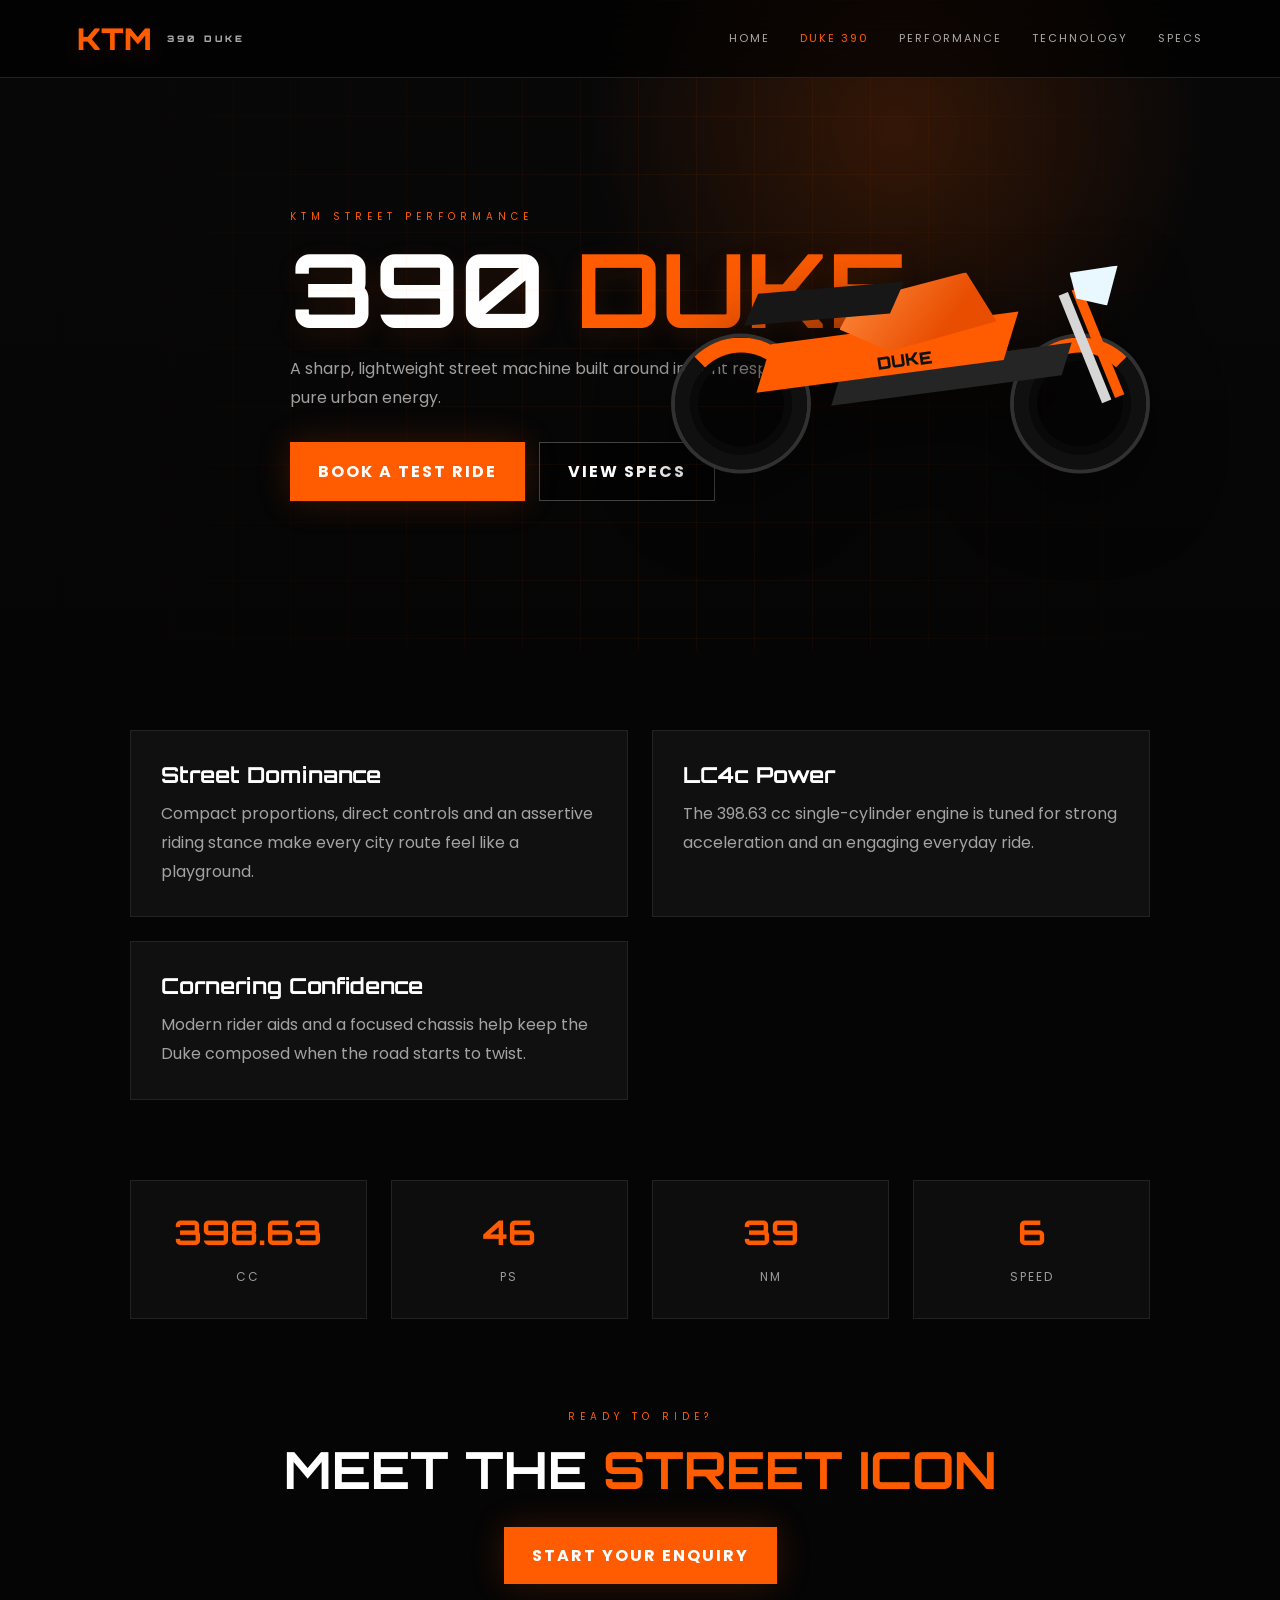
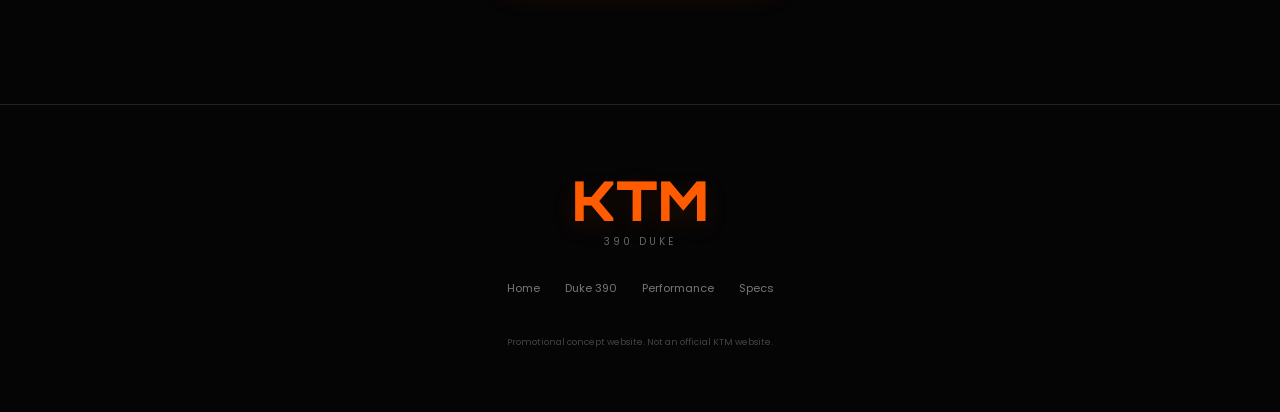
==== duke-390.html @ 6ab6aca2 "bike 11/09/26" ====
<!DOCTYPE html>
<html lang="en">
<head>
    <meta charset="UTF-8">
    <meta name="viewport" content="width=device-width, initial-scale=1.0">
    <title>KTM 390 Duke | Street Performance</title>
    <link rel="preconnect" href="https://fonts.googleapis.com">
    <link rel="preconnect" href="https://fonts.gstatic.com" crossorigin>
    <link href="https://fonts.googleapis.com/css2?family=Orbitron:wght@400;500;600;700;800;900&family=Poppins:wght@300;400;500;600;700;800&display=swap" rel="stylesheet">
    <link rel="stylesheet" href="style.css">
</head>
<body>
    <div class="page-shell duke-page">
        <header class="navbar">
            <div class="logo">KTM<small>390 DUKE</small></div>
            <nav>
                <a href="index.html">HOME</a>
                <a href="duke-390.html" class="active">DUKE 390</a>
                <a href="performance.html">PERFORMANCE</a>
                <a href="technology.html">TECHNOLOGY</a>
                <a href="specs.html">SPECS</a>
            </nav>
            <button class="menu" type="button">☰</button>
        </header>

        <main>
            <section class="page-hero duke-hero">
                <div class="page-hero-inner">
                    <p class="page-kicker">KTM STREET PERFORMANCE</p>
                    <h1>390 <span>DUKE</span></h1>
                    <p class="page-subtitle">A sharp, lightweight street machine built around instant response, aggressive style and pure urban energy.</p>
                    <div class="duke-actions">
                        <a href="index.html#contact" class="orange-btn">BOOK A TEST RIDE</a>
                        <a href="#duke-specs" class="dark-btn">VIEW SPECS</a>
                    </div>
                </div>
                <div class="duke-bike-art" aria-label="Stylized KTM 390 Duke illustration">
                    <div class="duke-wheel duke-wheel-rear"></div>
                    <div class="duke-wheel duke-wheel-front"></div>
                    <div class="duke-frame"></div>
                    <div class="duke-tank"></div>
                    <div class="duke-seat"></div>
                    <div class="duke-fork"></div>
                    <div class="duke-headlight"></div>
                    <span class="duke-mark">DUKE</span>
                </div>
            </section>

            <section class="page-grid duke-features">
                <div class="page-card"><h3>Street Dominance</h3><p>Compact proportions, direct controls and an assertive riding stance make every city route feel like a playground.</p></div>
                <div class="page-card"><h3>LC4c Power</h3><p>The 398.63 cc single-cylinder engine is tuned for strong acceleration and an engaging everyday ride.</p></div>
                <div class="page-card"><h3>Cornering Confidence</h3><p>Modern rider aids and a focused chassis help keep the Duke composed when the road starts to twist.</p></div>
            </section>

            <section class="page-stats" id="duke-specs">
                <div class="stat-box"><strong>398.63</strong><span>CC</span></div>
                <div class="stat-box"><strong>46</strong><span>PS</span></div>
                <div class="stat-box"><strong>39</strong><span>NM</span></div>
                <div class="stat-box"><strong>6</strong><span>SPEED</span></div>
            </section>

            <section class="page-cta">
                <p class="page-kicker">READY TO RIDE?</p>
                <h2>MEET THE <span>STREET ICON</span></h2>
                <a href="index.html#contact" class="orange-btn">START YOUR ENQUIRY</a>
            </section>
        </main>

        <footer>
            <div class="footer-logo">KTM</div>
            <p>390 DUKE</p>
            <div class="footer-links">
                <a href="index.html">Home</a>
                <a href="duke-390.html">Duke 390</a>
                <a href="performance.html">Performance</a>
                <a href="specs.html">Specs</a>
            </div>
            <small>Promotional concept website. Not an official KTM website.</small>
        </footer>
    </div>
</body>
</html>
---- style.css ----
*{
    margin:0;
    padding:0;
    box-sizing:border-box;
}

html{
    scroll-behavior:smooth;
}

body{
    background:#050505;
    color:#fff;
    font-family:Poppins,sans-serif;
    overflow-x:hidden;
}

button,
input,
select{
    font-family:inherit;
}

button{
    cursor:pointer;
}

a{
    color:inherit;
    text-decoration:none;
}


/* ==============================
   LOADER
============================== */

.loader{
    position:fixed;
    inset:0;
    z-index:9999;

    background:#050505;

    display:flex;
    flex-direction:column;

    align-items:center;
    justify-content:center;
}

.loader-logo{
    font-family:Orbitron;
    font-size:80px;
    font-weight:900;
    color:#ff5b00;
}

.loader-bar{
    width:240px;
    height:3px;

    background:#222;

    margin:25px 0;
}

.loader-bar span{
    display:block;
    width:100%;
    height:100%;

    background:#ff5b00;

    animation:load 1.5s ease;
}

.loader p{
    font-size:10px;
    letter-spacing:5px;
}

@keyframes load{
    from{
        width:0;
    }

    to{
        width:100%;
    }
}


/* ==============================
   NAVIGATION
============================== */

.navbar{
    position:fixed;

    top:0;
    left:0;

    width:100%;
    height:78px;

    z-index:1000;

    padding:0 6%;

    display:flex;
    align-items:center;
    justify-content:space-between;

    background:rgba(0,0,0,.65);

    backdrop-filter:blur(18px);

    border-bottom:1px solid #222;
}

.logo{
    color:#ff5b00;

    font-family:Orbitron;

    font-size:30px;

    font-weight:900;

    display:flex;

    align-items:center;

    gap:15px;
}

.logo small{
    color:#aaa;

    font-size:9px;

    letter-spacing:3px;
}

.navbar nav{
    display:flex;
    gap:30px;
}

.navbar nav a{
    font-size:11px;
    letter-spacing:2px;

    color:#aaa;

    transition:.3s;
}

.navbar nav a:hover{
    color:#ff5b00;
}

.navbar nav a.active{
    color:#ff5b00;
}

.menu{
    display:none;

    background:none;

    color:white;

    border:0;

    font-size:25px;
}


/* ==============================
   HERO
============================== */

.hero{
    height:100vh;

    min-height:700px;

    position:relative;

    overflow:hidden;

    display:flex;

    align-items:center;

    padding:100px 7%;

    background:
        radial-gradient(circle at 18% 18%, rgba(255,91,0,.30), transparent 24%),
        radial-gradient(circle at 74% 28%, rgba(255,121,0,.18), transparent 26%),
        linear-gradient(135deg, #080808 0%, #050505 48%, #090909 100%);
}

.hero::before{
    content:"";
    position:absolute;
    inset:0;
    z-index:3;
    background:linear-gradient(90deg, rgba(5,5,5,.72), rgba(5,5,5,.08) 35%, rgba(5,5,5,.48));
    pointer-events:none;
}

.hero::after{
    content:"";
    position:absolute;
    inset:0;
    z-index:2;
    background-image:linear-gradient(rgba(255,255,255,.04) 1px, transparent 1px), linear-gradient(90deg, rgba(255,255,255,.04) 1px, transparent 1px);
    background-size:40px 40px;
    mask-image:radial-gradient(circle at center, black 30%, transparent 92%);
    opacity:.35;
    pointer-events:none;
}

.hero-grid{
    position:absolute;

    inset:0;

    z-index:2;

    background-image:
    linear-gradient(
        rgba(255,91,0,.08) 1px,
        transparent 1px
    ),
    linear-gradient(
        90deg,
        rgba(255,91,0,.08) 1px,
        transparent 1px
    );

    background-size:70px 70px;

    transform:
        perspective(500px)
        rotateX(65deg)
        scale(2);

    transform-origin:bottom;

    opacity:.4;
}

.hero-glow{
    position:absolute;

    width:600px;
    height:600px;

    right:10%;

    top:10%;

    background:#ff5b00;

    border-radius:50%;

    filter:blur(180px);

    opacity:.12;

    z-index:2;
}

.hero-content{
    position:relative;

    z-index:10;

    width:48%;
    max-width:620px;
}

.hero-photo{
    position:absolute;
    top:13%;
    right:3%;
    width:min(44vw, 640px);
    height:68vh;
    min-height:390px;
    z-index:5;
    overflow:hidden;
    border:1px solid rgba(255,91,0,.45);
    box-shadow:0 28px 70px rgba(0,0,0,.55);
    transform:skewY(-2deg);
    animation:heroPhotoFloat 7s ease-in-out infinite;
}

.hero-photo::before{
    content:"";
    position:absolute;
    inset:-20% 35% -20% -35%;
    z-index:1;
    background:linear-gradient(105deg, transparent 35%, rgba(255,255,255,.16) 50%, transparent 65%);
    transform:translateX(-120%);
    animation:heroPhotoSweep 6s ease-in-out infinite;
    pointer-events:none;
}

.hero-photo::after{
    content:"";
    position:absolute;
    inset:0;
    background:
        linear-gradient(90deg, rgba(5,5,5,.7), transparent 42%),
        linear-gradient(0deg, rgba(5,5,5,.78), transparent 42%);
    pointer-events:none;
}

.hero-photo img{
    width:100%;
    height:100%;
    display:block;
    object-fit:contain;
    object-position:center;
    filter:saturate(1.08) contrast(1.08);
    transform:scale(1.04);
    animation:heroPhotoZoom 10s ease-in-out infinite alternate;
}

@keyframes heroPhotoFloat{
    0%,100%{
        transform:skewY(-2deg) translateY(0);
    }
    50%{
        transform:skewY(-2deg) translateY(-9px);
    }
}

@keyframes heroPhotoZoom{
    from{
        transform:scale(1.04);
    }
    to{
        transform:scale(1.1);
    }
}

@keyframes heroPhotoSweep{
    0%,45%{
        transform:translateX(-120%);
    }
    70%,100%{
        transform:translateX(260%);
    }
}

.hero-photo span{
    position:absolute;
    left:22px;
    bottom:20px;
    z-index:2;
    color:#ff7a32;
    font-family:Orbitron;
    font-size:9px;
    letter-spacing:2px;
}

.hero-photo a{
    position:absolute;
    left:22px;
    bottom:20px;
    z-index:2;
    color:#ff7a32;
    font-family:Orbitron;
    font-size:9px;
    letter-spacing:2px;
}

.hero-photo a:hover{
    color:#fff;
}

.hero-badges{
    display:flex;
    flex-wrap:wrap;
    gap:12px;
    margin:0 0 28px;
}

.hero-badge{
    display:inline-flex;
    align-items:center;
    justify-content:center;
    padding:10px 14px;
    border:1px solid rgba(255,91,0,.55);
    background:rgba(255,91,0,.08);
    color:#ffb98a;
    font-size:9px;
    letter-spacing:2.5px;
    text-transform:uppercase;
    backdrop-filter:blur(8px);
}

.eyebrow{
    color:#ff5b00;

    font-size:11px;

    letter-spacing:6px;

    margin-bottom:20px;
}

.hero h1{
    font-family:Orbitron;

    font-size:
        clamp(70px,10vw,150px);

    line-height:.75;

    letter-spacing:-8px;
}

.hero h1 span{
    display:block;

    font-size:
        clamp(28px,4vw,65px);

    letter-spacing:5px;

    color:#ff5b00;

    margin-top:25px;
}

.hero h2{
    margin-top:30px;

    font-family:Orbitron;

    font-size:16px;

    line-height:1.7;

    letter-spacing:3px;
}

.hero-text{
    color:#888;

    line-height:1.8;

    max-width:520px;

    margin:25px 0;
}

.hero-buttons{
    display:flex;

    flex-wrap:wrap;

    gap:15px;
}

.hero-link{
    display:inline-flex;
    align-items:center;
    justify-content:center;
    text-align:center;
}

.orange-btn,
.dark-btn{
    padding:16px 28px;

    border:0;

    font-weight:700;

    letter-spacing:2px;

    transition:.3s;
}

.orange-btn{
    color:#fff;

    background:#ff5b00;

    box-shadow:
        0 0 35px
        rgba(255,91,0,.2);
}

.orange-btn:hover{
    background:#fff;
    color:#000;

    transform:translateY(-4px);
}

.dark-btn{
    color:#fff;

    background:rgba(0,0,0,.5);

    border:1px solid #444;
}

.dark-btn:hover{
    color:#ff5b00;

    border-color:#ff5b00;
}

.hero-data{
    display:flex;

    gap:50px;

    margin-top:50px;
}

.hero-data div{
    display:flex;

    flex-direction:column;
}

.hero-data strong{
    font-family:Orbitron;

    font-size:24px;
}

.hero-data span{
    color:#777;

    font-size:9px;

    letter-spacing:3px;

    margin-top:5px;
}

.launch-strip{
    position:relative;
    z-index:20;
    max-width:1200px;
    margin:-30px auto 0;
    padding:0 7%;
    display:grid;
    grid-template-columns:repeat(3,1fr);
    gap:22px;
}

.launch-card{
    background:rgba(17,17,17,.94);
    border:1px solid #2a2a2a;
    padding:28px 24px;
    backdrop-filter:blur(10px);
    box-shadow:0 20px 50px rgba(0,0,0,.18);
}

.launch-card.highlight{
    border-color:rgba(255,91,0,.7);
    background:linear-gradient(180deg, rgba(255,91,0,.10), rgba(17,17,17,.96));
}

.launch-tag{
    display:inline-block;
    margin-bottom:18px;
    font-size:10px;
    letter-spacing:3px;
    color:#ff9a5c;
}

.launch-card strong{
    display:block;
    font-family:Orbitron;
    font-size:26px;
    margin-bottom:12px;
}

.launch-card p{
    color:#9a9a9a;
    font-size:12px;
    line-height:1.8;
}

.edition-section{
    padding:90px 7% 30px;
    background:#090909;
}

.edition-grid{
    max-width:1200px;
    margin:0 auto;
    display:grid;
    grid-template-columns:repeat(3,1fr);
    gap:24px;
}

.edition-card{
    background:#111111;
    border:1px solid #2a2a2a;
    padding:32px 26px;
    transition:.3s ease;
}

.edition-card:hover{
    transform:translateY(-8px);
    border-color:#ff5b00;
}

.edition-card.featured{
    background:linear-gradient(180deg, rgba(255,91,0,.12), rgba(17,17,17,.98));
    border-color:rgba(255,91,0,.7);
}

.edition-badge{
    display:inline-block;
    font-size:9px;
    letter-spacing:2.5px;
    color:#ffb98a;
    margin-bottom:16px;
}

.edition-card h3{
    font-family:Orbitron;
    font-size:28px;
    margin-bottom:14px;
}

.edition-price{
    color:#ff5b00;
    font-family:Orbitron;
    font-size:30px;
    margin-bottom:18px;
}

.edition-card ul{
    list-style:none;
    color:#a3a3a3;
    line-height:2.1;
    margin-bottom:24px;
}

.edition-card ul li::before{
    content:"•";
    color:#ff5b00;
    margin-right:10px;
}

.edition-card .dark-btn,
.edition-card .orange-btn{
    width:100%;
    display:inline-flex;
    align-items:center;
    justify-content:center;
    text-align:center;
}

.media-lab{
    padding:120px 7% 110px;
    background:
        radial-gradient(circle at 80% 30%, rgba(255,91,0,.13), transparent 28%),
        #080808;
    border-top:1px solid #222;
    border-bottom:1px solid #222;
}

.media-intro{
    max-width:560px;
    margin:16px auto 0;
    color:#8e8e8e;
    font-size:13px;
    line-height:1.8;
}

.media-grid{
    max-width:1200px;
    margin:0 auto;
    display:grid;
    grid-template-columns:1.35fr 1fr 1fr;
    grid-template-rows:260px 190px;
    gap:18px;
}

.media-card{
    position:relative;
    min-height:190px;
    overflow:hidden;
    margin:0;
    background:#111;
    border:1px solid #292929;
}

.media-video{
    grid-row:span 2;
}

.media-card img,
.media-card video{
    width:100%;
    height:100%;
    display:block;
    object-fit:cover;
    transition:transform .7s ease, filter .7s ease;
}

.media-card video{
    background:#171717;
}

.media-card:hover img,
.media-card:hover video{
    transform:scale(1.05);
    filter:saturate(1.15) contrast(1.05);
}

.media-card::after{
    content:"";
    position:absolute;
    inset:35% 0 0;
    pointer-events:none;
    background:linear-gradient(transparent, rgba(0,0,0,.9));
}

.media-card figcaption{
    position:absolute;
    left:20px;
    right:20px;
    bottom:18px;
    z-index:2;
    color:#ddd;
    font-size:12px;
    line-height:1.5;
}

.media-card figcaption span{
    display:block;
    margin-bottom:5px;
    color:#ff7a32;
    font-family:Orbitron;
    font-size:9px;
    letter-spacing:2px;
}

.media-credit{
    max-width:1200px;
    margin:22px auto 0;
    color:#666;
    font-size:10px;
    text-align:right;
}

.hero-hint{
    position:absolute;

    bottom:30px;
    left:7%;

    z-index:20;

    color:#777;

    font-size:9px;

    letter-spacing:3px;
}

.hero-hint span{
    color:#ff5b00;

    margin-left:15px;

    font-size:18px;
}


/* ==============================
   SECTION HEADING
============================== */

.section-heading{
    text-align:center;

    margin-bottom:70px;
}

.section-heading p{
    color:#ff5b00;

    font-size:10px;

    letter-spacing:5px;
}

.section-heading h2{
    font-family:Orbitron;

    font-size:
        clamp(40px,6vw,80px);

    margin-top:15px;
}

.section-heading h2 span{
    color:#ff5b00;
}


/* ==============================
   PERFORMANCE
============================== */

.performance{
    padding:130px 7%;

    background:#080808;
}

.performance-grid{
    max-width:1200px;

    margin:auto;

    display:grid;

    grid-template-columns:
        repeat(4,1fr);

    gap:20px;
}

.performance-card{
    position:relative;

    min-height:300px;

    padding:35px;

    background:#101010;

    border:1px solid #222;

    overflow:hidden;

    transition:.4s;
}

.performance-card:hover{
    transform:
        translateY(-12px)
        rotateX(4deg)
        rotateY(-4deg);

    border-color:#ff5b00;
}

.card-number{
    position:absolute;

    right:15px;
    top:10px;

    font-family:Orbitron;

    font-size:50px;

    color:#222;
}

.card-icon{
    font-size:40px;

    margin-bottom:35px;
}

.performance-card h3{
    font-family:Orbitron;

    margin-bottom:15px;
}

.performance-card p{
    color:#777;

    font-size:12px;

    line-height:1.8;
}

.card-line{
    position:absolute;

    bottom:0;
    left:0;

    width:0;
    height:3px;

    background:#ff5b00;

    transition:.5s;
}

.performance-card:hover .card-line{
    width:100%;
}


/* ==============================
   ENGINE 4D
============================== */

.engine-4d{
    min-height:750px;

    padding:100px 7%;

    display:grid;

    grid-template-columns:1fr 1fr;

    align-items:center;

    gap:80px;

    background:
    radial-gradient(
        circle at 20% 50%,
        rgba(255,91,0,.12),
        transparent 40%
    );
}

.engine-orbit{
    width:450px;
    height:450px;

    margin:auto;

    position:relative;

    display:flex;

    align-items:center;
    justify-content:center;
}

.orbit{
    position:absolute;

    border:1px solid #ff5b00;

    border-radius:50%;
}

.orbit-one{
    width:100%;
    height:100%;

    animation:spin 10s linear infinite;
}

.orbit-two{
    width:75%;
    height:75%;

    border-color:#555;

    animation:spinReverse 7s linear infinite;
}

.orbit-three{
    width:50%;
    height:50%;

    border-style:dashed;

    animation:spin 5s linear infinite;
}

.engine-number{
    font-family:Orbitron;

    font-size:80px;

    font-weight:900;

    z-index:5;
}

.engine-number small{
    font-size:15px;

    color:#ff5b00;
}

@keyframes spin{
    to{
        transform:rotate(360deg);
    }
}

@keyframes spinReverse{
    to{
        transform:rotate(-360deg);
    }
}

.engine-text>p:first-child{
    color:#ff5b00;

    letter-spacing:4px;

    font-size:10px;
}

.engine-text h2{
    font-family:Orbitron;

    font-size:
        clamp(45px,6vw,80px);

    line-height:1;

    margin:20px 0;
}

.engine-text h2 span{
    color:#ff5b00;
}

.description{
    color:#777;

    max-width:550px;

    line-height:1.8;
}

.engine-stats{
    display:flex;

    gap:50px;

    margin-top:40px;
}

.engine-stats div{
    display:flex;

    flex-direction:column;
}

.engine-stats strong{
    font-family:Orbitron;

    font-size:30px;
}

.engine-stats span{
    color:#777;

    font-size:9px;

    letter-spacing:3px;
}


/* ==============================
   TECHNOLOGY
============================== */

.technology{
    padding:130px 7%;

    background:#080808;
}

.technology-layout{
    max-width:1100px;

    margin:auto;

    display:grid;

    grid-template-columns:1fr 1fr;

    gap:50px;
}

.tech-menu{
    display:flex;

    flex-direction:column;
}

.tech-menu button{
    text-align:left;

    background:none;

    border:0;

    border-bottom:1px solid #222;

    padding:25px;

    color:#777;

    font-size:13px;

    transition:.3s;
}

.tech-menu button span{
    color:#ff5b00;

    margin-right:20px;

    font-family:Orbitron;
}

.tech-menu button:hover,
.tech-menu button.active{
    background:#111;

    color:#fff;

    padding-left:35px;
}

.tech-display{
    min-height:450px;

    border:1px solid #222;

    display:flex;

    flex-direction:column;

    align-items:center;

    justify-content:center;

    text-align:center;

    padding:50px;

    background:
    radial-gradient(
        circle,
        rgba(255,91,0,.1),
        transparent 60%
    );
}

.tech-icon{
    width:140px;
    height:140px;

    border:2px solid #ff5b00;

    border-radius:50%;

    display:flex;

    align-items:center;
    justify-content:center;

    font-size:50px;

    margin-bottom:30px;

    animation:float 3s infinite ease-in-out;
}

@keyframes float{
    50%{
        transform:translateY(-15px);
    }
}

.tech-display h3{
    font-family:Orbitron;

    margin-bottom:15px;
}

.tech-display p{
    color:#777;

    max-width:400px;

    line-height:1.8;
}

.tech-lines{
    display:flex;

    gap:5px;

    margin-top:30px;
}

.tech-lines span{
    width:30px;
    height:3px;

    background:#ff5b00;
}


/* ==============================
   ADVENTURE
============================== */

.adventure{
    min-height:700px;

    position:relative;

    display:flex;

    align-items:center;

    padding:100px 7%;

    overflow:hidden;

    background:
    radial-gradient(
        circle at center,
        #2b1000,
        #050505 55%
    );
}

.adventure-content{
    position:relative;

    z-index:5;

    max-width:800px;
}

.adventure-content>p:first-child{
    color:#ff5b00;

    letter-spacing:5px;

    font-size:10px;
}

.adventure h2{
    font-family:Orbitron;

    font-size:
        clamp(50px,8vw,110px);

    line-height:.9;

    margin:25px 0;
}

.adventure h2 span{
    color:#ff5b00;
}

.large-text{
    color:#888;

    max-width:550px;

    line-height:1.8;

    margin-bottom:35px;
}

.speed-lines{
    position:absolute;

    inset:0;

    overflow:hidden;

    opacity:.5;
}

.speed-lines span{
    position:absolute;

    width:300px;
    height:1px;

    background:#ff5b00;

    transform:rotate(-25deg);

    animation:speed 3s linear infinite;
}

.speed-lines span:nth-child(1){top:10%;left:20%}
.speed-lines span:nth-child(2){top:20%;left:50%}
.speed-lines span:nth-child(3){top:35%;left:70%}
.speed-lines span:nth-child(4){top:50%;left:10%}
.speed-lines span:nth-child(5){top:70%;left:40%}
.speed-lines span:nth-child(6){top:80%;left:70%}

@keyframes speed{
    from{
        transform:
            translateX(-500px)
            rotate(-25deg);
    }

    to{
        transform:
            translateX(1500px)
            rotate(-25deg);
    }
}


/* ==============================
   FEATURES
============================== */

.features{
    padding:80px 7%;

    display:grid;

    grid-template-columns:
        repeat(4,1fr);

    gap:20px;

    border-top:1px solid #222;

    border-bottom:1px solid #222;
}

.feature{
    display:flex;

    gap:20px;

    padding:20px;
}

.feature-icon{
    font-size:35px;
}

.feature h3{
    font-family:Orbitron;

    font-size:14px;

    margin-bottom:8px;
}

.hero-content h1,
.hero h2,
.eyebrow,
.hero-data strong,
.hero-data span,
.section-heading h2,
.performance-card h3,
.engine-text h2,
.tech-display h3,
.adventure h2,
.feature h3,
.spec-row strong,
.contact-box h2,
.footer-logo,
.modal-logo,
.logo,
.page-hero h1,
.page-feature h3,
.story-box h3,
.spec-panel h3{
    text-shadow:0 8px 24px rgba(255,91,0,.12);
}

.feature p{
    color:#666;

    font-size:11px;

    line-height:1.6;
}


/* ==============================
   SPECS
============================== */

.specs{
    padding:130px 7%;
}

.spec-layout{
    max-width:1100px;

    margin:auto;

    display:grid;

    grid-template-columns:1fr 1fr;

    gap:80px;

    align-items:center;
}

.spec-visual{
    height:400px;

    display:flex;

    align-items:center;

    justify-content:center;

    perspective:800px;
}

.spec-bike{
    width:350px;
    height:180px;

    border-radius:50%;

    background:
        linear-gradient(
            135deg,
            #ff5b00,
            #222
        );

    display:flex;

    flex-direction:column;

    align-items:center;
    justify-content:center;

    font-family:Orbitron;

    transform:
        rotateY(-25deg)
        rotateX(10deg);

    box-shadow:
        40px 40px 70px #000;

    animation:bike 5s infinite ease-in-out;
}

.spec-bike span{
    font-size:18px;
}

.spec-bike strong{
    font-size:65px;
}

@keyframes bike{
    50%{
        transform:
            rotateY(25deg)
            rotateX(10deg);
    }
}

.spec-row{
    display:flex;

    justify-content:space-between;

    padding:18px 0;

    border-bottom:1px solid #222;
}

.spec-row span{
    color:#777;

    font-size:12px;
}

.spec-row strong{
    font-family:Orbitron;

    font-size:12px;
}

.disclaimer{
    max-width:900px;

    margin:50px auto 0;

    color:#555;

    font-size:10px;

    line-height:1.8;

    text-align:center;
}


/* ==============================
   CUSTOMIZER
============================== */

.customizer{
    padding:130px 7%;

    text-align:center;

    background:#080808;
}

.colors{
    display:flex;

    justify-content:center;

    gap:15px;

    flex-wrap:wrap;

    margin-bottom:60px;
}

.colors button{
    background:#111;

    color:#aaa;

    border:1px solid #333;

    padding:12px 20px;

    display:flex;

    align-items:center;

    gap:10px;
}

.colors button.selected{
    color:#fff;

    border-color:#ff5b00;
}

.colors button span{
    width:15px;
    height:15px;

    border-radius:50%;
}

.color-bike{
    width:650px;
    max-width:100%;

    height:300px;

    margin:auto;

    border:1px solid var(--bikeColor);

    display:flex;

    align-items:center;
    justify-content:center;

    flex-direction:column;
}

.fake-bike{
    width:400px;
    height:100px;

    max-width:80%;

    border-radius:50%;

    background:var(--bikeColor);

    display:flex;

    align-items:center;
    justify-content:center;

    font-family:Orbitron;

    font-size:45px;

    font-weight:900;

    box-shadow:0 30px 60px #000;
}

.color-bike p{
    color:#888;

    margin-top:25px;

    letter-spacing:3px;
}


/* ==============================
   CTA
============================== */

.cta{
    min-height:550px;

    display:flex;

    align-items:center;
    justify-content:center;

    flex-direction:column;

    text-align:center;

    background:
    radial-gradient(
        circle,
        rgba(255,91,0,.15),
        transparent 55%
    );
}

.cta>p{
    color:#777;

    letter-spacing:5px;

    font-size:10px;
}

.cta h2{
    font-family:Orbitron;

    font-size:
        clamp(55px,8vw,110px);

    margin:25px 0 45px;
}

.cta h2 span{
    color:#ff5b00;
}


/* ==============================
   CONTACT
============================== */

.contact{
    padding:130px 7%;

    background:#080808;
}

.contact-box{
    max-width:650px;

    margin:auto;

    text-align:center;
}

.contact-box>p:first-child{
    color:#ff5b00;

    letter-spacing:5px;

    font-size:10px;
}

.contact-box h2{
    font-family:Orbitron;

    font-size:50px;

    margin:20px 0 40px;
}

.contact-box h2 span{
    color:#ff5b00;
}

form{
    display:flex;

    flex-direction:column;

    gap:15px;
}

input,
select{
    padding:17px;

    background:#111;

    border:1px solid #292929;

    color:white;

    outline:none;
}

input:focus,
select:focus{
    border-color:#ff5b00;
}

.success{
    color:#ff5b00;

    margin-top:20px;
}


/* ==============================
   FOOTER
============================== */

footer{
    padding:60px 7%;

    text-align:center;

    border-top:1px solid #222;
}

.footer-logo{
    font-family:Orbitron;

    color:#ff5b00;

    font-size:55px;

    font-weight:900;
}

footer>p{
    color:#666;

    letter-spacing:3px;

    font-size:10px;
}

.footer-links{
    display:flex;

    justify-content:center;

    gap:25px;

    margin:30px 0;
}

.footer-links a{
    color:#777;

    font-size:11px;
}

.footer-links a:hover{
    color:#ff5b00;
}

footer small{
    color:#444;

    font-size:9px;
}


/* ==============================
   MODAL
============================== */

.modal{
    position:fixed;

    inset:0;

    z-index:5000;

    background:rgba(0,0,0,.88);

    backdrop-filter:blur(15px);

    display:flex;

    align-items:center;
    justify-content:center;

    padding:20px;
}

.modal-box{
    position:relative;

    width:100%;

    max-width:480px;

    background:#111;

    border:1px solid #333;

    padding:45px;

    box-shadow:0 30px 100px #000;
}

.close{
    position:absolute;

    right:20px;
    top:15px;

    background:none;

    border:0;

    color:white;

    font-size:30px;
}

.modal-logo{
    color:#ff5b00;

    font-family:Orbitron;

    font-size:45px;

    font-weight:900;
}

.modal-box h2{
    font-family:Orbitron;

    margin:15px 0;
}

.modal-box>p{
    color:#777;

    margin-bottom:25px;
}

.modal-box input,
.modal-box select{
    width:100%;

    margin-bottom:12px;
}


/* ==============================
   RESPONSIVE
============================== */

@media(max-width:1000px){

    .performance-grid{
        grid-template-columns:
            repeat(2,1fr);
    }

    .engine-4d,
    .technology-layout,
    .spec-layout{
        grid-template-columns:1fr;
    }

    .features{
        grid-template-columns:
            repeat(2,1fr);
    }

    .engine-orbit{
        width:350px;
        height:350px;
    }

    .hero-content{
        max-width:600px;
    }

    .bike-showcase{
        position:relative;
        right:auto;
        top:auto;
        width:min(82vw, 700px);
        margin:30px auto 0;
    }

    .hero{
        display:flex;
        flex-direction:column;
        justify-content:center;
        align-items:flex-start;
        gap:24px;
    }

}


@media(max-width:700px){

    .navbar{
        height:70px;
    }

    .logo small{
        display:none;
    }

    .navbar nav{
        position:absolute;

        top:70px;
        left:0;

        width:100%;

        background:#080808;

        flex-direction:column;

        max-height:0;

        overflow:hidden;

        transition:.4s;
    }

    .navbar nav.open{
        max-height:500px;

        padding:15px 0;
    }

    .navbar nav a{
        padding:15px 7%;
    }

    .menu{
        display:block;
    }

    .hero{
        padding:110px 7% 60px;

        min-height:800px;
    }

    .hero h1{
        font-size:70px;

        letter-spacing:-5px;
    }

    .hero h1 span{
        font-size:27px;
    }

    .hero-buttons{
        flex-direction:column;
    }

    .hero-data{
        gap:20px;
    }

    .performance-grid,
    .features{
        grid-template-columns:1fr;
    }

    .engine-orbit{
        width:280px;
        height:280px;
    }

    .engine-number{
        font-size:55px;
    }

    .spec-bike{
        width:280px;
    }

    .spec-bike strong{
        font-size:50px;
    }

    .contact-box h2{
        font-size:38px;
    }

}


/* ==============================
   MULTI-PAGE LAYOUT
============================== */

.page-shell{
    min-height:100vh;
    background:#050505;
    color:#fff;
}

.page-hero{
    padding:150px 7% 90px;
    background:
        radial-gradient(circle at 70% 20%, rgba(255,91,0,.18), transparent 30%),
        linear-gradient(180deg, #080808 0%, #050505 100%);
}

.page-hero-inner{
    max-width:1200px;
    margin:auto;
}

.page-kicker{
    color:#ff5b00;
    font-size:10px;
    letter-spacing:5px;
    text-transform:uppercase;
}

.page-hero h1{
    font-family:Orbitron;
    font-size:clamp(48px,8vw,110px);
    margin:18px 0 20px;
    line-height:.9;
}

.page-hero h1 span{
    color:#ff5b00;
}

.page-subtitle{
    max-width:700px;
    color:#a0a0a0;
    line-height:1.8;
    font-size:16px;
}

.page-grid,
.page-feature-grid,
.page-stats,
.page-card-grid{
    max-width:1200px;
    margin:0 auto;
    display:grid;
    gap:24px;
}

.page-grid{
    grid-template-columns:repeat(2, minmax(0,1fr));
    padding:0 7% 80px;
}

.page-card,
.page-feature,
.story-box,
.spec-panel{
    background:#101010;
    border:1px solid #232323;
    padding:30px;
}

.page-card h3,
.page-feature h3,
.story-box h3,
.spec-panel h3{
    font-family:Orbitron;
    margin-bottom:12px;
    font-size:22px;
}

.page-card p,
.page-feature p,
.story-box p,
.spec-panel p{
    color:#a3a3a3;
    line-height:1.8;
}

.page-feature-grid{
    grid-template-columns:repeat(3, minmax(0,1fr));
    padding:0 7% 100px;
}

.page-stats{
    grid-template-columns:repeat(4, minmax(0,1fr));
    padding:0 7% 90px;
}

.stat-box{
    background:#0d0d0d;
    border:1px solid #222;
    padding:30px 20px;
    text-align:center;
}

.stat-box strong{
    font-size:34px;
    color:#ff5b00;
    font-family:Orbitron;
    display:block;
    margin-bottom:10px;
}

.stat-box span{
    color:#9a9a9a;
    font-size:12px;
    letter-spacing:2px;
    text-transform:uppercase;
}

.page-card-grid{
    grid-template-columns:repeat(2, minmax(0,1fr));
    padding:0 7% 100px;
}

.page-cta{
    padding:0 7% 120px;
    text-align:center;
}

.page-cta .orange-btn{
    display:inline-block;
    margin-top:20px;
}

.duke-hero{
    min-height:650px;
    position:relative;
    overflow:hidden;
    display:flex;
    align-items:center;
}

.duke-hero::after{
    content:"";
    position:absolute;
    inset:0;
    pointer-events:none;
    background-image:linear-gradient(rgba(255,91,0,.06) 1px, transparent 1px), linear-gradient(90deg, rgba(255,91,0,.06) 1px, transparent 1px);
    background-size:58px 58px;
    mask-image:linear-gradient(90deg, transparent, black 55%, transparent);
}

.duke-hero-inner{
    position:relative;
    z-index:2;
}

.duke-actions{
    display:flex;
    flex-wrap:wrap;
    gap:14px;
    margin-top:30px;
}

.duke-actions .dark-btn,
.duke-actions .orange-btn{
    display:inline-flex;
    align-items:center;
    justify-content:center;
}

.duke-bike-art{
    position:absolute;
    right:7%;
    top:50%;
    width:min(46vw,560px);
    height:270px;
    transform:translateY(-42%);
    z-index:1;
    filter:drop-shadow(0 28px 35px rgba(0,0,0,.65));
    animation:dukeFloat 4.5s ease-in-out infinite;
}

.duke-wheel{
    position:absolute;
    bottom:12px;
    width:132px;
    height:132px;
    border:15px solid #101010;
    border-top-color:#ff5b00;
    border-radius:50%;
    box-shadow:0 0 0 4px #313131, inset 0 0 0 8px #090909;
    animation:dukeWheelSpin 2.4s linear infinite;
}

.duke-wheel-rear{left:8%;}
.duke-wheel-front{right:8%;}

.duke-frame,
.duke-tank,
.duke-seat,
.duke-fork,
.duke-headlight{
    position:absolute;
}

.duke-frame{
    left:25%;
    top:43%;
    width:42%;
    height:18%;
    background:#ff5b00;
    transform:skew(-24deg) rotate(-8deg);
    box-shadow:70px 32px 0 -8px #252525;
}

.duke-tank{
    left:37%;
    top:25%;
    width:28%;
    height:25%;
    background:linear-gradient(135deg,#ff8a3d,#e84d00 70%);
    clip-path:polygon(12% 20%, 85% 0, 100% 78%, 30% 100%, 0 58%);
    transform:rotate(-8deg);
}

.duke-seat{
    left:22%;
    top:28%;
    width:25%;
    height:12%;
    background:#171717;
    transform:skew(-28deg) rotate(-5deg);
}

.duke-fork{
    right:18%;
    top:29%;
    width:10px;
    height:43%;
    background:#d6d6d6;
    transform:rotate(-22deg);
    box-shadow:14px 0 #ff5b00;
}

.duke-headlight{
    right:13%;
    top:20%;
    width:48px;
    height:40px;
    background:#e9f8ff;
    clip-path:polygon(0 18%,100% 0,78% 100%,14% 82%);
    box-shadow:0 0 30px rgba(220,246,255,.85);
}

.duke-mark{
    position:absolute;
    left:44%;
    top:51%;
    color:#111;
    font-family:Orbitron;
    font-weight:900;
    font-size:17px;
    transform:rotate(-8deg);
}

@keyframes dukeFloat{
    0%,100%{transform:translateY(-42%) rotate(0deg);}
    50%{transform:translateY(-47%) rotate(-1deg);}
}

@keyframes dukeWheelSpin{
    to{transform:rotate(360deg);}
}

.duke-features{
    padding-top:80px;
}

.page-cta h2{
    margin:12px 0 6px;
    font-family:Orbitron;
    font-size:clamp(28px,4vw,56px);
}

.page-cta h2 span{
    color:#ff5b00;
}

.spec-table{
    max-width:1200px;
    margin:0 auto;
    padding:0 7% 80px;
}

.spec-row{
    display:grid;
    grid-template-columns:1.2fr 1fr;
    gap:20px;
    padding:18px 0;
    border-bottom:1px solid #222;
}

.spec-row span{
    color:#8d8d8d;
    letter-spacing:1px;
}

.spec-row strong{
    font-family:Orbitron;
    text-align:right;
    color:#fff;
}

@media(max-width:900px){
    .hero-photo{
        top:24%;
        right:3%;
        bottom:auto;
        width:56%;
        height:38vh;
        min-height:250px;
        transform:none;
        opacity:.68;
    }

    .hero-photo span{
        font-size:8px;
    }

    .hero-content{
        width:58%;
        max-width:58%;
    }

    .media-grid{
        grid-template-columns:1fr 1fr;
        grid-template-rows:260px 190px;
    }

    .media-video{
        grid-column:span 2;
        grid-row:auto;
    }

    .duke-hero{
        min-height:850px;
        align-items:flex-start;
    }

    .duke-bike-art{
        top:auto;
        bottom:75px;
        right:7%;
        width:86vw;
        transform:none;
    }

    @keyframes dukeFloat{
        0%,100%{transform:translateY(0) rotate(0deg);}
        50%{transform:translateY(-10px) rotate(-1deg);}
    }

    .page-grid,
    .page-feature-grid,
    .page-card-grid,
    .page-stats,
    .spec-row{
        grid-template-columns:1fr;
    }

    .spec-row strong{
        text-align:left;
    }
}

@media(max-width:600px){
    .hero-content{
        width:100%;
        max-width:100%;
    }

    .hero-photo{
        top:auto;
        right:5%;
        bottom:78px;
        width:90%;
        height:28vh;
        min-height:190px;
        opacity:.5;
    }

    .media-lab{
        padding-inline:5%;
    }

    .media-grid{
        grid-template-columns:1fr;
        grid-template-rows:280px 210px 210px;
    }

    .media-video{
        grid-column:auto;
    }

    .media-credit{
        text-align:left;
    }
}

@media(prefers-reduced-motion:reduce){
    .hero-photo,
    .hero-photo img,
    .hero-photo::before{
        animation:none;
    }
}
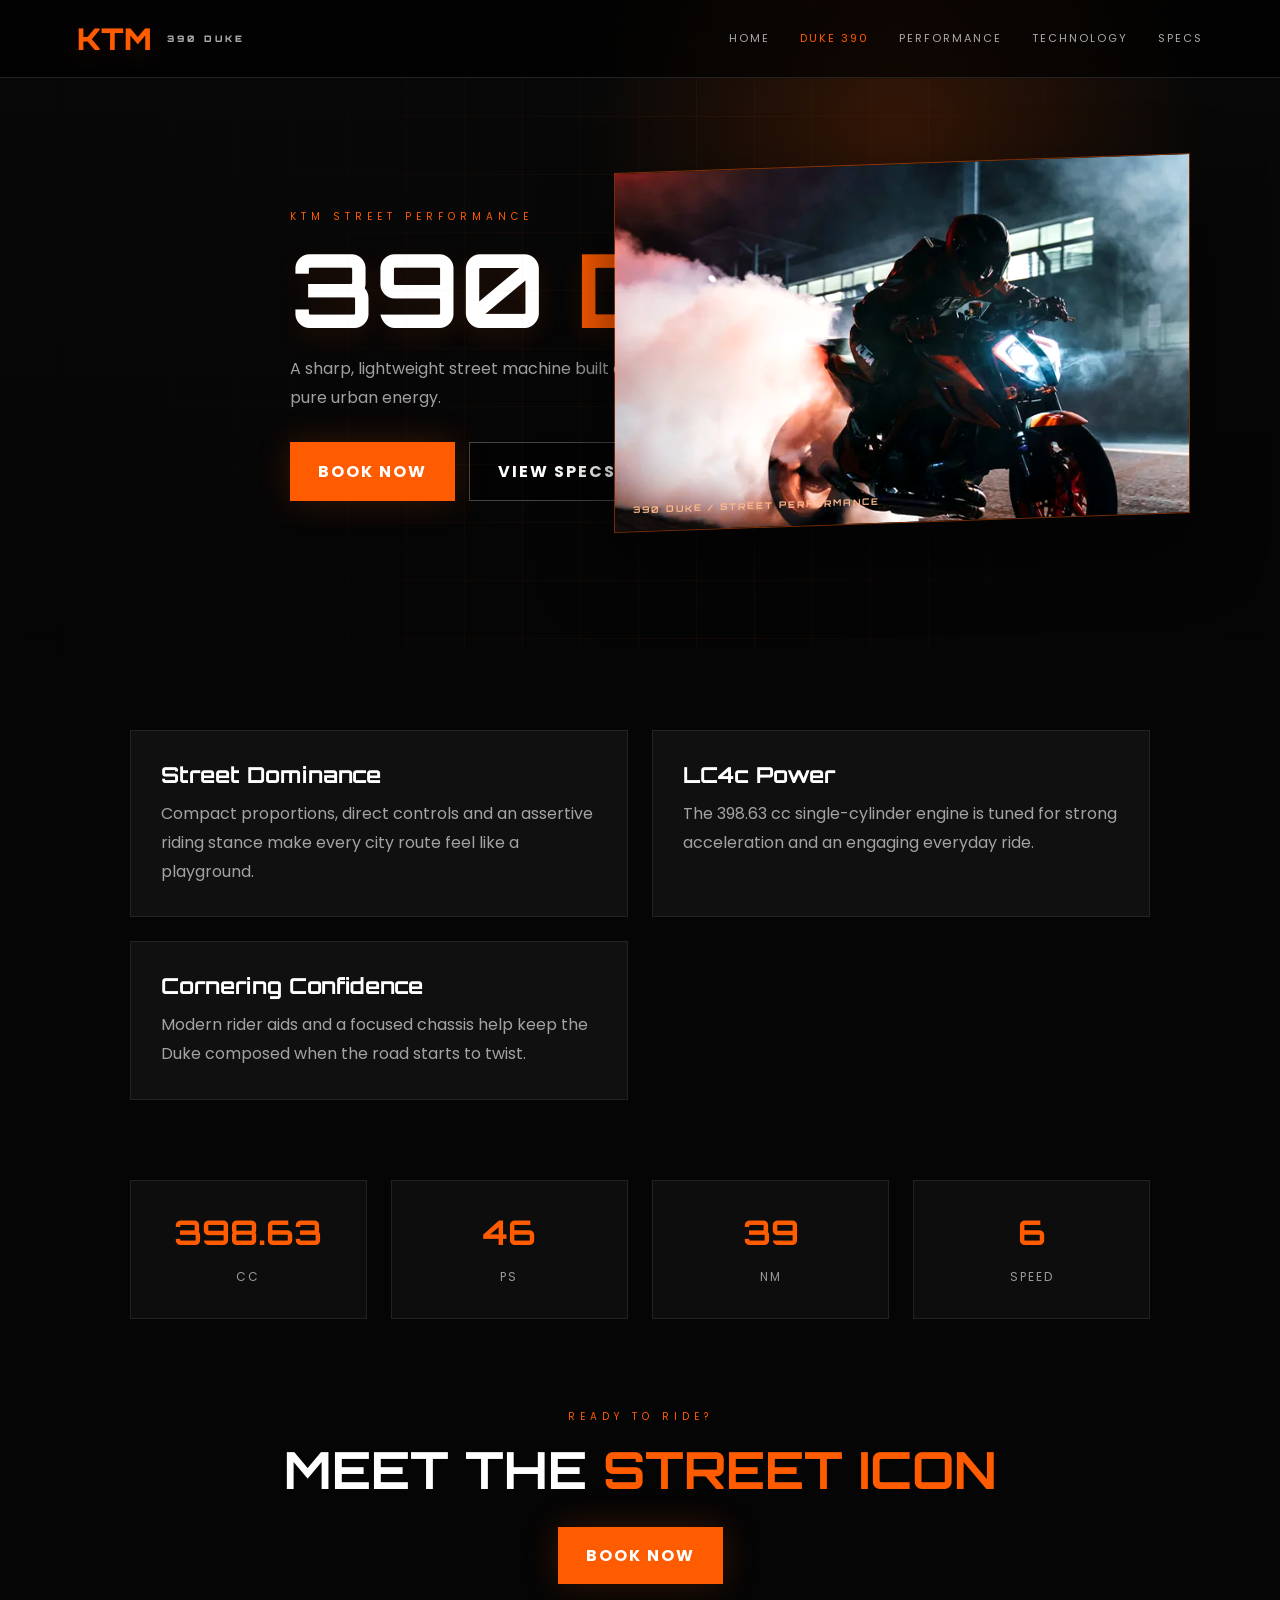
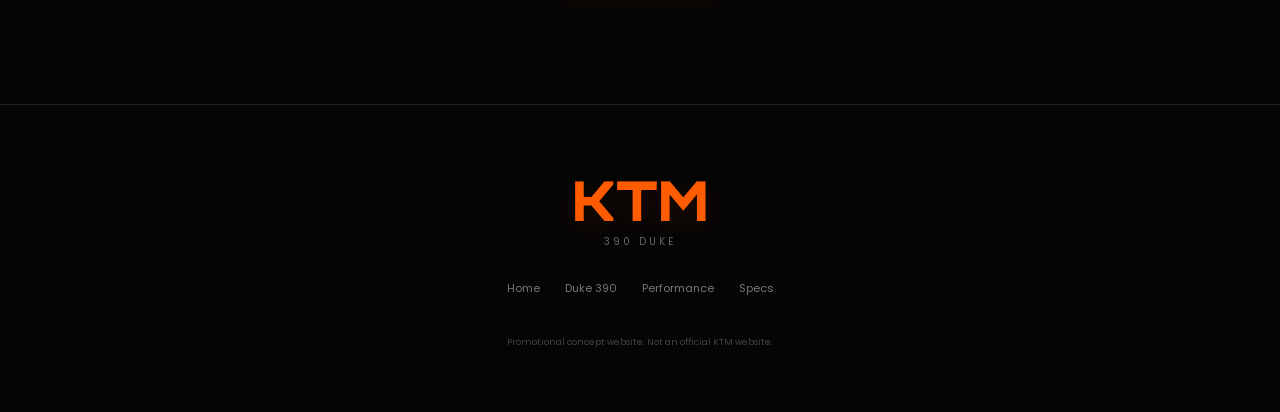
==== commit 43ac69e2: "Improve KTM booking flow and product media" ====
--- a/duke-390.html
+++ b/duke-390.html
@@ -30,19 +30,13 @@
                     <h1>390 <span>DUKE</span></h1>
                     <p class="page-subtitle">A sharp, lightweight street machine built around instant response, aggressive style and pure urban energy.</p>
                     <div class="duke-actions">
-                        <a href="index.html#contact" class="orange-btn">BOOK A TEST RIDE</a>
+                        <a href="index.html?book=duke" class="orange-btn">BOOK NOW</a>
                         <a href="#duke-specs" class="dark-btn">VIEW SPECS</a>
                     </div>
                 </div>
-                <div class="duke-bike-art" aria-label="Stylized KTM 390 Duke illustration">
-                    <div class="duke-wheel duke-wheel-rear"></div>
-                    <div class="duke-wheel duke-wheel-front"></div>
-                    <div class="duke-frame"></div>
-                    <div class="duke-tank"></div>
-                    <div class="duke-seat"></div>
-                    <div class="duke-fork"></div>
-                    <div class="duke-headlight"></div>
-                    <span class="duke-mark">DUKE</span>
+                <div class="duke-bike-photo">
+                    <img src="bike.webp"
+                         alt="KTM Duke motorcycle riding at night">
                 </div>
             </section>
 
@@ -62,7 +56,7 @@
             <section class="page-cta">
                 <p class="page-kicker">READY TO RIDE?</p>
                 <h2>MEET THE <span>STREET ICON</span></h2>
-                <a href="index.html#contact" class="orange-btn">START YOUR ENQUIRY</a>
+                <a href="index.html?book=duke" class="orange-btn">BOOK NOW</a>
             </section>
         </main>
 
@@ -78,5 +72,7 @@
             <small>Promotional concept website. Not an official KTM website.</small>
         </footer>
     </div>
+
+    <script src="script.js"></script>
 </body>
-</html>+</html>
--- a/style.css
+++ b/style.css
@@ -201,6 +201,19 @@
         radial-gradient(circle at 18% 18%, rgba(255,91,0,.30), transparent 24%),
         radial-gradient(circle at 74% 28%, rgba(255,121,0,.18), transparent 26%),
         linear-gradient(135deg, #080808 0%, #050505 48%, #090909 100%);
+}
+
+.hero-video{
+    position:absolute;
+    inset:0;
+    z-index:1;
+    width:100%;
+    height:100%;
+    object-fit:cover;
+    object-position:center;
+    opacity:.62;
+    filter:saturate(1.08) contrast(1.08);
+    pointer-events:none;
 }
 
 .hero::before{
@@ -273,6 +286,38 @@
     opacity:.12;
 
     z-index:2;
+}
+
+.hero-image{
+    position:absolute;
+    top:14%;
+    right:3%;
+    width:min(48vw, 680px);
+    height:70vh;
+    min-height:390px;
+    z-index:5;
+    display:flex;
+    align-items:center;
+    justify-content:center;
+    pointer-events:none;
+}
+
+.hero-image img{
+    width:100%;
+    height:100%;
+    display:block;
+    object-fit:contain;
+    filter:drop-shadow(0 28px 34px rgba(0,0,0,.72)) saturate(1.08) contrast(1.05);
+    animation:heroImageFloat 7s ease-in-out infinite;
+}
+
+@keyframes heroImageFloat{
+    0%,100%{
+        transform:translateY(0) rotate(-1deg);
+    }
+    50%{
+        transform:translateY(-10px) rotate(1deg);
+    }
 }
 
 .hero-content{
@@ -2078,6 +2123,17 @@
     font-size:16px;
 }
 
+.performance-media{
+    max-width:1200px;
+    margin:0 auto;
+    padding:0 7% 80px;
+}
+
+.performance-video{
+    height:min(56vw, 560px);
+    min-height:320px;
+}
+
 .page-grid,
 .page-feature-grid,
 .page-stats,
@@ -2448,4 +2504,189 @@
     .hero-photo::before{
         animation:none;
     }
-}+}
+
+
+/* ==============================
+   PRODUCT IMAGERY AND DETAILS
+============================== */
+
+.engine-orbit{
+    overflow:hidden;
+    background:radial-gradient(circle, #1b1b1b 0%, #090909 63%, transparent 64%);
+}
+
+.engine-bike-image{
+    position:absolute;
+    inset:17%;
+    z-index:3;
+    width:66%;
+    height:66%;
+    object-fit:contain;
+    background:#f5f5f5;
+    border:1px solid rgba(255,91,0,.65);
+    border-radius:50%;
+    padding:14px;
+    box-shadow:0 18px 45px rgba(0,0,0,.55);
+}
+
+.engine-number{
+    position:relative;
+    z-index:4;
+    padding:8px 12px;
+    background:rgba(5,5,5,.72);
+    border:1px solid rgba(255,91,0,.5);
+}
+
+.spec-bike-image{
+    width:min(100%, 440px);
+    height:310px;
+    object-fit:contain;
+    background:#f5f5f5;
+    border:1px solid rgba(255,91,0,.55);
+    box-shadow:30px 30px 70px #000;
+    padding:20px;
+}
+
+.model-details-box{
+    max-width:920px;
+    display:grid;
+    grid-template-columns:minmax(0, .9fr) minmax(0, 1.1fr);
+    gap:34px;
+    align-items:center;
+}
+
+.model-details-media{
+    min-height:290px;
+    display:flex;
+    align-items:center;
+    justify-content:center;
+    background:#f4f4f4;
+    border:1px solid rgba(255,91,0,.55);
+}
+
+.model-details-media img{
+    width:100%;
+    height:100%;
+    min-height:290px;
+    object-fit:contain;
+}
+
+.model-details-content{
+    padding-right:18px;
+}
+
+.model-details-kicker{
+    color:#ff7a32 !important;
+    letter-spacing:2px;
+    font-size:10px;
+    margin-bottom:12px !important;
+}
+
+.model-details-content h2{
+    margin-top:0;
+}
+
+.model-details-content>p:not(.model-details-kicker){
+    line-height:1.7;
+    margin-bottom:18px;
+}
+
+.model-stat-list{
+    display:flex;
+    flex-wrap:wrap;
+    gap:8px;
+    margin-bottom:18px;
+}
+
+.model-stat-list span{
+    padding:7px 9px;
+    color:#ffb98a;
+    border:1px solid rgba(255,91,0,.45);
+    font-size:10px;
+    letter-spacing:1px;
+}
+
+.model-details-content ul{
+    padding-left:20px;
+    margin:0 0 24px;
+    color:#aaa;
+    line-height:1.7;
+}
+
+.model-details-content li::marker{
+    color:#ff5b00;
+}
+
+.duke-bike-photo{
+    position:absolute;
+    right:7%;
+    top:50%;
+    z-index:1;
+    width:min(45vw, 580px);
+    height:360px;
+    overflow:hidden;
+    border:1px solid rgba(255,91,0,.45);
+    box-shadow:0 30px 70px rgba(0,0,0,.62);
+    transform:translateY(-45%) skewY(-2deg);
+}
+
+.duke-bike-photo::after{
+    content:"390 DUKE / STREET PERFORMANCE";
+    position:absolute;
+    left:18px;
+    bottom:16px;
+    color:#ffb98a;
+    font:700 9px Orbitron, sans-serif;
+    letter-spacing:2px;
+}
+
+.duke-bike-photo img{
+    width:100%;
+    height:100%;
+    object-fit:cover;
+    object-position:center;
+    filter:saturate(1.1) contrast(1.08);
+}
+
+@media(max-width:900px){
+    .duke-bike-photo{
+        top:auto;
+        right:7%;
+        bottom:75px;
+        width:86vw;
+        height:310px;
+        transform:skewY(-2deg);
+    }
+}
+
+@media(max-width:700px){
+    .model-details-box{
+        display:block;
+        max-height:calc(100vh - 40px);
+        overflow-y:auto;
+        padding:28px;
+    }
+
+    .model-details-media,
+    .model-details-media img{
+        min-height:210px;
+    }
+
+    .model-details-content{
+        padding:24px 0 0;
+    }
+
+    .spec-bike-image{
+        height:260px;
+    }
+
+    .engine-bike-image{
+        padding:7px;
+    }
+
+    .duke-bike-photo{
+        height:220px;
+        bottom:45px;
+    }
+}
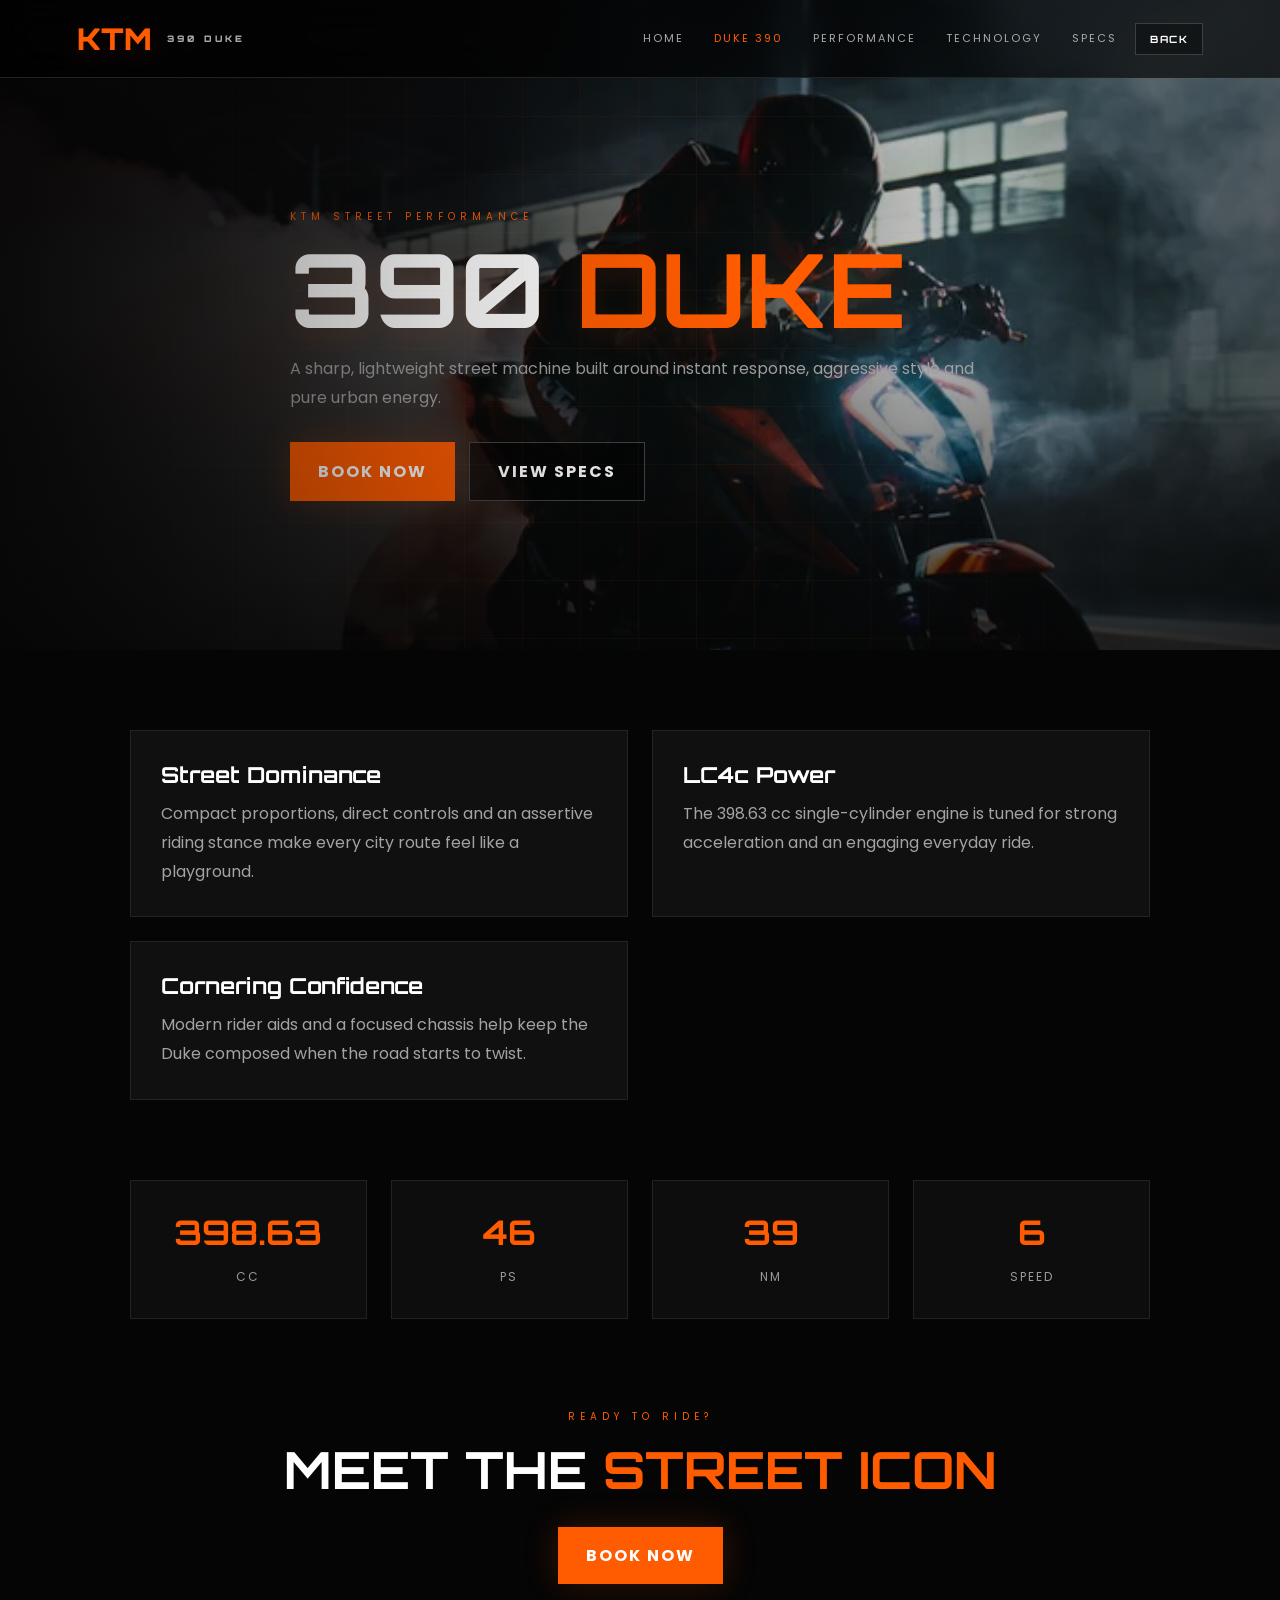
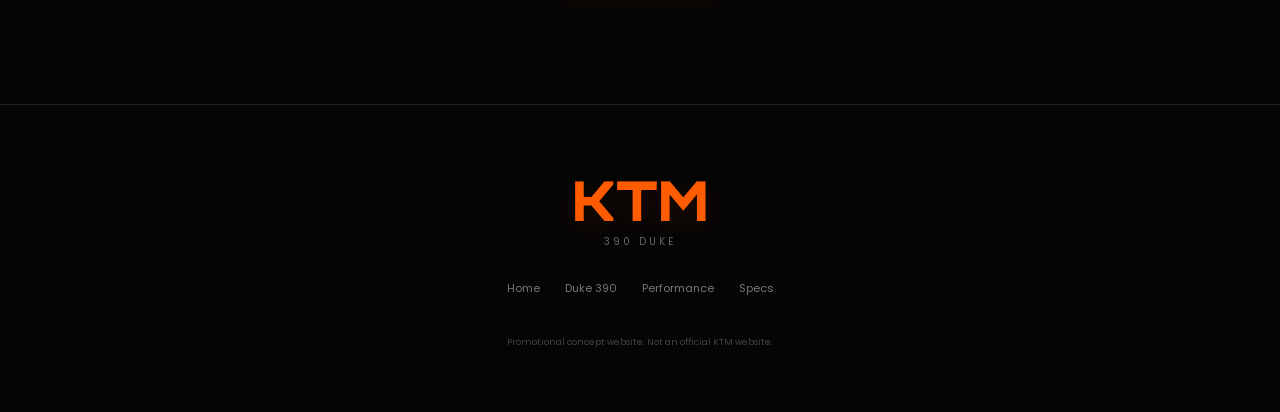
==== commit 8e55495d: "Refine KTM navigation and page flow" ====
--- a/duke-390.html
+++ b/duke-390.html
@@ -30,13 +30,9 @@
                     <h1>390 <span>DUKE</span></h1>
                     <p class="page-subtitle">A sharp, lightweight street machine built around instant response, aggressive style and pure urban energy.</p>
                     <div class="duke-actions">
-                        <a href="index.html?book=duke" class="orange-btn">BOOK NOW</a>
-                        <a href="#duke-specs" class="dark-btn">VIEW SPECS</a>
+                        <a href="index.html?book=duke&amp;return=duke-390.html" class="orange-btn">BOOK NOW</a>
+                        <a href="specs.html" class="dark-btn">VIEW SPECS</a>
                     </div>
-                </div>
-                <div class="duke-bike-photo">
-                    <img src="bike.webp"
-                         alt="KTM Duke motorcycle riding at night">
                 </div>
             </section>
 
@@ -56,7 +52,7 @@
             <section class="page-cta">
                 <p class="page-kicker">READY TO RIDE?</p>
                 <h2>MEET THE <span>STREET ICON</span></h2>
-                <a href="index.html?book=duke" class="orange-btn">BOOK NOW</a>
+                <a href="index.html?book=duke&amp;return=duke-390.html" class="orange-btn">BOOK NOW</a>
             </section>
         </main>
 
--- a/style.css
+++ b/style.css
@@ -146,6 +146,7 @@
 .navbar nav{
     display:flex;
     gap:30px;
+    margin-left:auto;
 }
 
 .navbar nav a{
@@ -175,6 +176,25 @@
     border:0;
 
     font-size:25px;
+}
+
+.nav-back{
+    margin-left:18px;
+    padding:9px 14px;
+    border:1px solid #3e3e3e;
+    background:rgba(0,0,0,.35);
+    color:#fff;
+    font:700 10px Orbitron, sans-serif;
+    letter-spacing:1.5px;
+    cursor:pointer;
+    transition:.25s ease;
+}
+
+.nav-back:hover,
+.nav-back:focus-visible{
+    border-color:#ff5b00;
+    color:#ff7a32;
+    outline:none;
 }
 
 
@@ -599,7 +619,7 @@
     position:relative;
     z-index:20;
     max-width:1200px;
-    margin:-30px auto 0;
+    margin:36px auto 0;
     padding:0 7%;
     display:grid;
     grid-template-columns:repeat(3,1fr);
@@ -737,6 +757,15 @@
     grid-template-columns:1.35fr 1fr 1fr;
     grid-template-rows:260px 190px;
     gap:18px;
+}
+
+.media-grid.media-sequence{
+    grid-template-columns:repeat(3, minmax(0,1fr));
+    grid-template-rows:360px;
+}
+
+.media-sequence .media-card{
+    min-height:360px;
 }
 
 .media-card{
@@ -1929,12 +1958,35 @@
     margin-bottom:12px;
 }
 
+.modal-actions{
+    display:flex;
+    gap:12px;
+    margin-top:8px;
+}
+
+.modal-actions button{
+    flex:1;
+}
+
+.modal-back{
+    min-width:110px;
+}
+
 
 /* ==============================
    RESPONSIVE
 ============================== */
 
 @media(max-width:1000px){
+
+    .media-grid.media-sequence{
+        grid-template-columns:repeat(3, minmax(0,1fr));
+        grid-template-rows:280px;
+    }
+
+    .media-sequence .media-card{
+        min-height:280px;
+    }
 
     .performance-grid{
         grid-template-columns:
@@ -2021,6 +2073,13 @@
 
     .menu{
         display:block;
+    }
+
+    .nav-back{
+        margin-left:auto;
+        margin-right:12px;
+        padding:8px 10px;
+        font-size:9px;
     }
 
     .hero{
@@ -2228,6 +2287,21 @@
     overflow:hidden;
     display:flex;
     align-items:center;
+    isolation:isolate;
+    background:
+        linear-gradient(90deg, rgba(5,5,5,.94) 0%, rgba(5,5,5,.75) 37%, rgba(5,5,5,.26) 72%, rgba(5,5,5,.5) 100%),
+        linear-gradient(0deg, rgba(5,5,5,.68), transparent 50%),
+        url("bike.webp") center 42% / cover no-repeat,
+        #050505;
+}
+
+.duke-hero::before{
+    content:"";
+    position:absolute;
+    inset:0;
+    z-index:0;
+    pointer-events:none;
+    background:radial-gradient(circle at 70% 36%, transparent 0 16%, rgba(5,5,5,.15) 46%, rgba(5,5,5,.62) 100%);
 }
 
 .duke-hero::after{
@@ -2465,6 +2539,20 @@
 }
 
 @media(max-width:600px){
+
+    .media-grid.media-sequence{
+        grid-template-columns:1fr;
+        grid-template-rows:repeat(3, 240px);
+    }
+
+    .media-sequence .media-card{
+        min-height:240px;
+    }
+
+    .modal-actions{
+        flex-direction:column;
+    }
+
     .hero-content{
         width:100%;
         max-width:100%;
